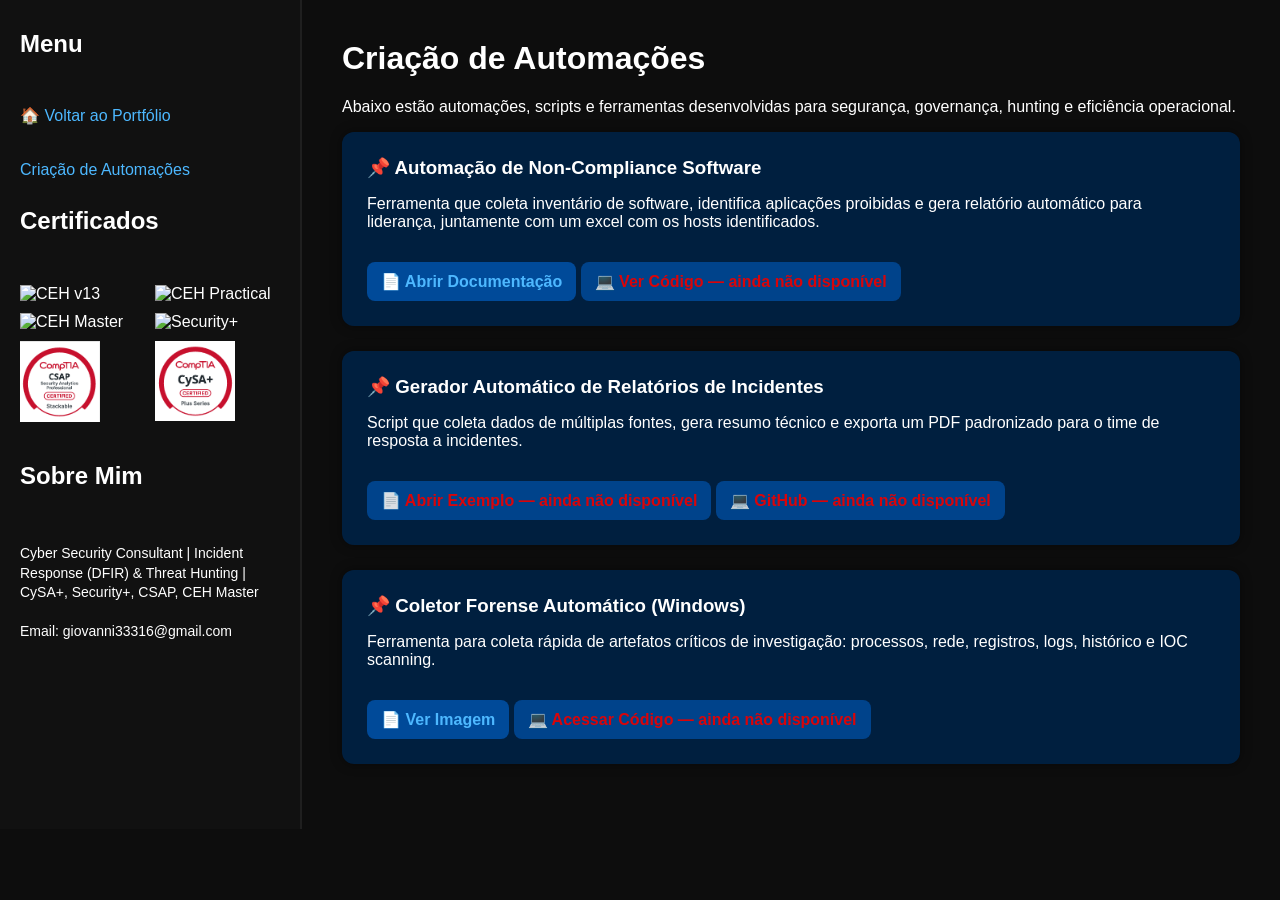
==== src/case_automacoes.html @ bef4fc6f "adicionado js e certificacoes" ====
<!DOCTYPE html>
<html lang="pt-BR">

<head>
    <meta charset="UTF-8" />
    <meta name="viewport" content="width=device-width, initial-scale=1.0" />
    <title>Criação de Automações - Giovanni Alves</title>
	
	<script src="../js/main.js"></script>

	<!-- Google tag (gtag.js) -->
	<script async src="https://www.googletagmanager.com/gtag/js?id=G-WGSJJ6R80P"></script>
	<script>
		window.dataLayer = window.dataLayer || [];
		function gtag(){dataLayer.push(arguments);}
		gtag('js', new Date());

		gtag('config', 'G-WGSJJ6R80P');
	</script>
	
    <style>
        body {
            margin: 0;
            font-family: Arial, sans-serif;
            background: #0d0d0d;
            color: #ffffff;
            display: flex;
        }

        .sidebar {
            width: 260px;
            background: #111;
            padding: 30px 20px;
            display: flex;
            flex-direction: column;
            gap: 20px;
            border-right: 2px solid #1f1f1f;
        }

        .sidebar a {
            color: #4db8ff;
            text-decoration: none;
            padding: 8px 0;
            display: block;
        }

        .content {
            flex: 1;
            padding: 40px;
            overflow-y: auto;
        }

        h1, h2 {
            margin-top: 0;
        }

        .automation {
            background: #001f3f;
            padding: 25px;
            border-radius: 12px;
            margin-bottom: 25px;
            box-shadow: 0 0 12px rgba(0,0,0,0.45);
        }

        .automation h3 {
            margin-top: 0;
            margin-bottom: 10px;
        }

        .automation a {
            display: inline-block;
            margin-top: 15px;
            padding: 10px 14px;
            background: #004a99;
            border-radius: 8px;
            color: #4db8ff;
            text-decoration: none;
            font-weight: bold;
        }

        .automation a:hover {
            background: #0066cc;
        }

        .cert-grid img {
            border-radius: 6px;
        }
    </style>
</head>

<body>

    <div class="sidebar">
        <h2>Menu</h2>
        <a href="../index.html">🏠 Voltar ao Portfólio</a>
        <a href="#automacoes">Criação de Automações</a>

        <h2>Certificados</h2>
        <ul style="list-style:none; padding:0; margin-top:10px; display:grid; grid-template-columns: repeat(2, 1fr); gap:10px;">
            <li><img src="../img/cehv13.webp" alt="CEH v13" width="80"></li>
            <li><img src="../img/ceh_practical.png" alt="CEH Practical" width="80"></li>
            <li><img src="../img/ceh_master.png" alt="CEH Master" width="80"></li>
            <li><img src="../img/securityplus.png" alt="Security+" width="80"></li>
			<li><img src="../img/CSAP.png" alt="Security+" width="80"></li>
			<li><img src="../img/cysa.png" alt="Security+" width="80"></li>
        </ul>

        <h2>Sobre Mim</h2>
        <p style="font-size:14px; line-height:1.4;">
            Cyber Security Consultant | Incident Response (DFIR) & Threat Hunting | CySA+, Security+, CSAP, CEH Master<br><br>
            Email: giovanni33316@gmail.com
        </p>
    </div>

    <div class="content">
        <h1>Criação de Automações</h1>
        <p>Abaixo estão automações, scripts e ferramentas desenvolvidas para segurança, governança, hunting e eficiência operacional.</p>

        <section id="automacoes">

            <!-- MODELO DE AUTOMACAO -->
            <div class="automation">
                <h3>📌 Automação de Non-Compliance Software</h3>
                <p>Ferramenta que coleta inventário de software, identifica aplicações proibidas e gera relatório automático para liderança, juntamente com um excel com os hosts identificados.</p>
                <a href="../pdfs/relatorio_cyber_hygiene_projeto.pdf">📄 Abrir Documentação</a>
                <a href="#">💻 Ver Código</a>
            </div>

            <div class="automation">
                <h3>📌 Gerador Automático de Relatórios de Incidentes</h3>
                <p>Script que coleta dados de múltiplas fontes, gera resumo técnico e exporta um PDF padronizado para o time de resposta a incidentes.</p>
                <a href="#">📄 Abrir Exemplo</a>
                <a href="#">💻 GitHub</a>
            </div>

            <div class="automation">
                <h3>📌 Coletor Forense Automático (Windows)</h3>
                <p>Ferramenta para coleta rápida de artefatos críticos de investigação: processos, rede, registros, logs, histórico e IOC scanning.</p>
                <a href="../img/forensicExec.png">📄 Ver Imagem</a>
                <a href="#">💻 Acessar Código</a>
            </div>

        </section>

    </div>

</body>
</html>
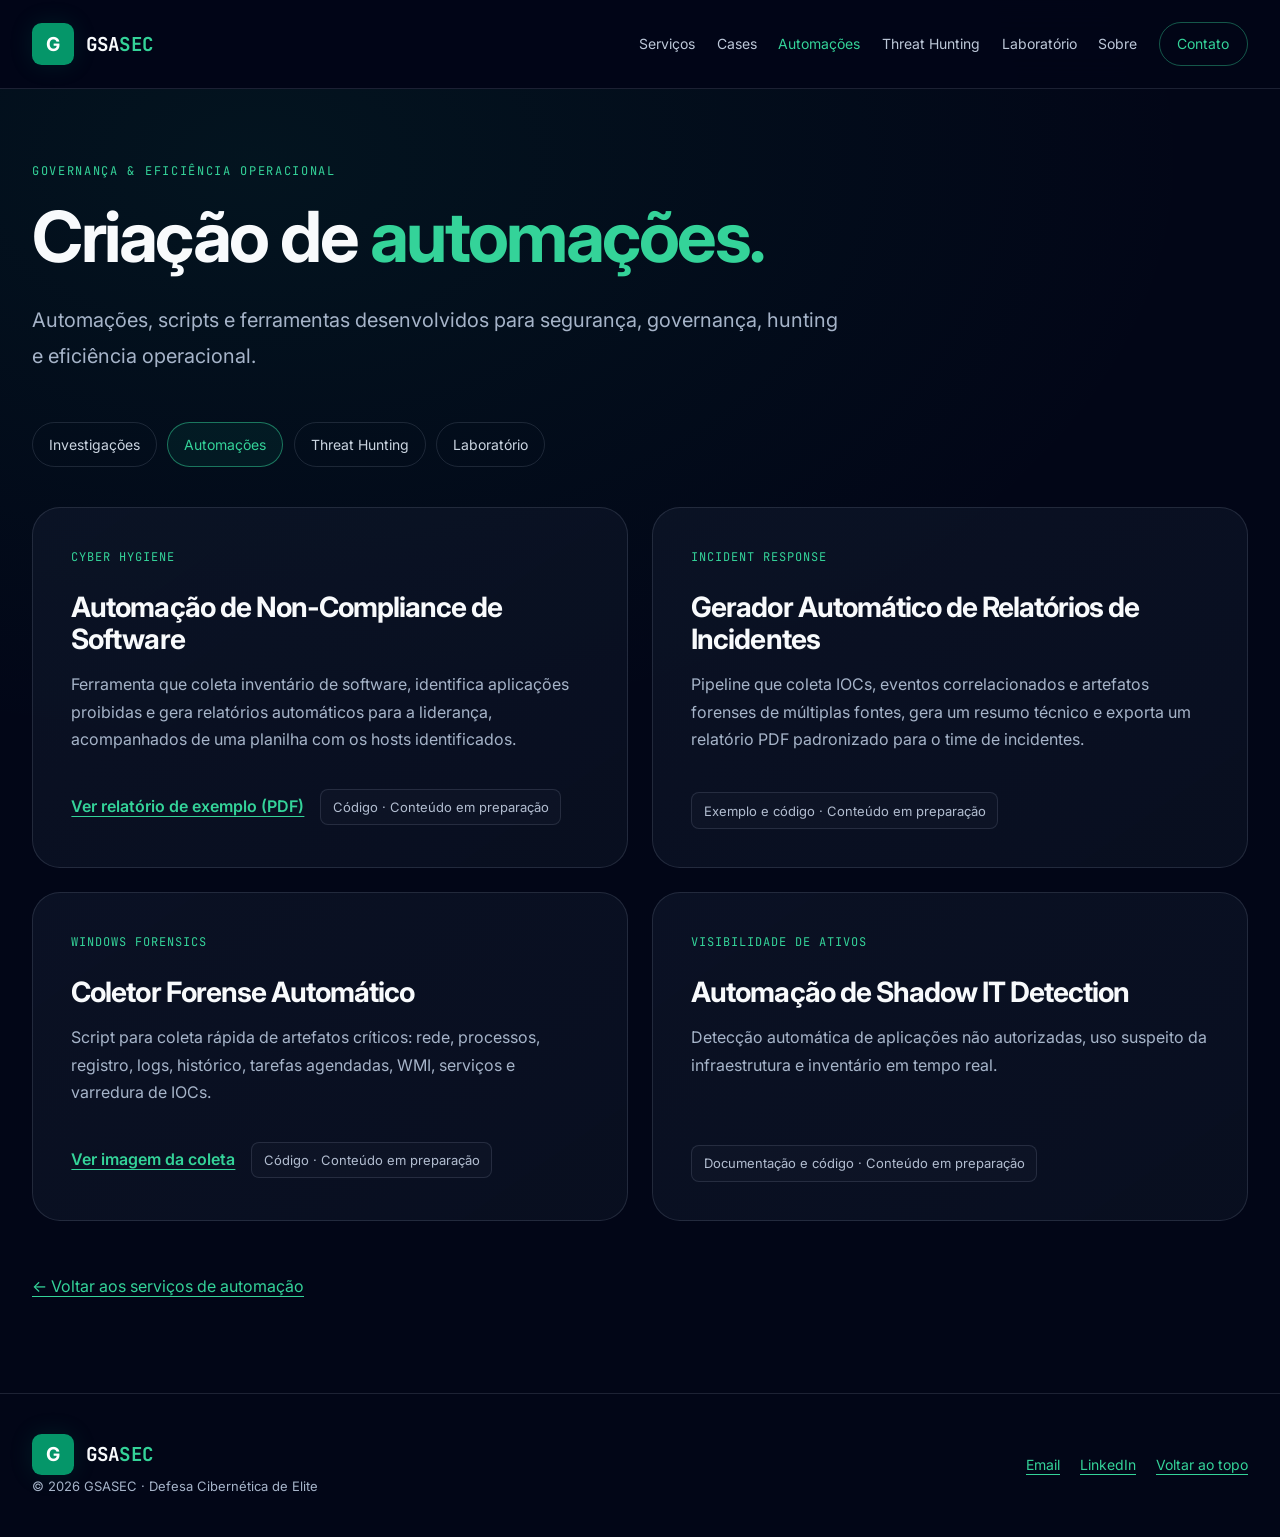
==== commit ca0d9654: "update site" ====
--- a/src/case_automacoes.html
+++ b/src/case_automacoes.html
@@ -1,148 +1,25 @@
 <!DOCTYPE html>
 <html lang="pt-BR">
-
 <head>
-    <meta charset="UTF-8" />
-    <meta name="viewport" content="width=device-width, initial-scale=1.0" />
-    <title>Criação de Automações - Giovanni Alves</title>
-	
-	<script src="../js/main.js"></script>
-
-	<!-- Google tag (gtag.js) -->
-	<script async src="https://www.googletagmanager.com/gtag/js?id=G-WGSJJ6R80P"></script>
-	<script>
-		window.dataLayer = window.dataLayer || [];
-		function gtag(){dataLayer.push(arguments);}
-		gtag('js', new Date());
-
-		gtag('config', 'G-WGSJJ6R80P');
-	</script>
-	
-    <style>
-        body {
-            margin: 0;
-            font-family: Arial, sans-serif;
-            background: #0d0d0d;
-            color: #ffffff;
-            display: flex;
-        }
-
-        .sidebar {
-            width: 260px;
-            background: #111;
-            padding: 30px 20px;
-            display: flex;
-            flex-direction: column;
-            gap: 20px;
-            border-right: 2px solid #1f1f1f;
-        }
-
-        .sidebar a {
-            color: #4db8ff;
-            text-decoration: none;
-            padding: 8px 0;
-            display: block;
-        }
-
-        .content {
-            flex: 1;
-            padding: 40px;
-            overflow-y: auto;
-        }
-
-        h1, h2 {
-            margin-top: 0;
-        }
-
-        .automation {
-            background: #001f3f;
-            padding: 25px;
-            border-radius: 12px;
-            margin-bottom: 25px;
-            box-shadow: 0 0 12px rgba(0,0,0,0.45);
-        }
-
-        .automation h3 {
-            margin-top: 0;
-            margin-bottom: 10px;
-        }
-
-        .automation a {
-            display: inline-block;
-            margin-top: 15px;
-            padding: 10px 14px;
-            background: #004a99;
-            border-radius: 8px;
-            color: #4db8ff;
-            text-decoration: none;
-            font-weight: bold;
-        }
-
-        .automation a:hover {
-            background: #0066cc;
-        }
-
-        .cert-grid img {
-            border-radius: 6px;
-        }
-    </style>
+  <meta charset="UTF-8">
+  <meta name="viewport" content="width=device-width, initial-scale=1">
+  <title>Automações de segurança | GSASEC</title>
+  <meta name="description" content="O conteúdo foi reunido na página principal de Automações de segurança.">
+  <meta name="robots" content="noindex, follow">
+  <meta name="theme-color" content="#020617">
+  <link rel="canonical" href="https://gsasec.com.br/src/projeto_automacao.html">
+  <link rel="icon" href="../favicon.svg" type="image/svg+xml">
+  <link rel="stylesheet" href="../css/site.css">
+  <script src="../js/redirect.js" defer></script>
+  <noscript><meta http-equiv="refresh" content="0; url=projeto_automacao.html"></noscript>
 </head>
-
-<body>
-
-    <div class="sidebar">
-        <h2>Menu</h2>
-        <a href="../index.html">🏠 Voltar ao Portfólio</a>
-        <a href="#automacoes">Criação de Automações</a>
-
-        <h2>Certificados</h2>
-        <ul style="list-style:none; padding:0; margin-top:10px; display:grid; grid-template-columns: repeat(2, 1fr); gap:10px;">
-            <li><img src="../img/cehv13.webp" alt="CEH v13" width="80"></li>
-            <li><img src="../img/ceh_practical.png" alt="CEH Practical" width="80"></li>
-            <li><img src="../img/ceh_master.png" alt="CEH Master" width="80"></li>
-            <li><img src="../img/securityplus.png" alt="Security+" width="80"></li>
-			<li><img src="../img/CSAP.png" alt="Security+" width="80"></li>
-			<li><img src="../img/cysa.png" alt="Security+" width="80"></li>
-        </ul>
-
-        <h2>Sobre Mim</h2>
-        <p style="font-size:14px; line-height:1.4;">
-            Cyber Security Consultant | Incident Response (DFIR) & Threat Hunting | CySA+, Security+, CSAP, CEH Master<br><br>
-            Email: giovanni33316@gmail.com
-        </p>
-    </div>
-
-    <div class="content">
-        <h1>Criação de Automações</h1>
-        <p>Abaixo estão automações, scripts e ferramentas desenvolvidas para segurança, governança, hunting e eficiência operacional.</p>
-
-        <section id="automacoes">
-
-            <!-- MODELO DE AUTOMACAO -->
-            <div class="automation">
-                <h3>📌 Automação de Non-Compliance Software</h3>
-                <p>Ferramenta que coleta inventário de software, identifica aplicações proibidas e gera relatório automático para liderança, juntamente com um excel com os hosts identificados.</p>
-                <a href="../pdfs/relatorio_cyber_hygiene_projeto.pdf">📄 Abrir Documentação</a>
-                <a href="#">💻 Ver Código</a>
-            </div>
-
-            <div class="automation">
-                <h3>📌 Gerador Automático de Relatórios de Incidentes</h3>
-                <p>Script que coleta dados de múltiplas fontes, gera resumo técnico e exporta um PDF padronizado para o time de resposta a incidentes.</p>
-                <a href="#">📄 Abrir Exemplo</a>
-                <a href="#">💻 GitHub</a>
-            </div>
-
-            <div class="automation">
-                <h3>📌 Coletor Forense Automático (Windows)</h3>
-                <p>Ferramenta para coleta rápida de artefatos críticos de investigação: processos, rede, registros, logs, histórico e IOC scanning.</p>
-                <a href="../img/forensicExec.png">📄 Ver Imagem</a>
-                <a href="#">💻 Acessar Código</a>
-            </div>
-
-        </section>
-
-    </div>
-
+<body data-redirect="projeto_automacao.html">
+  <main id="main" class="container redirect-main">
+    <p class="eyebrow">GSASEC</p>
+    <h1>Automações de segurança</h1>
+    <p>Este conteúdo está em uma nova página.</p>
+    <p><a class="button button-primary" href="projeto_automacao.html">Acessar Automações de segurança</a></p>
+    <p><a href="mailto:giovanni33316@gsasec.com.br">giovanni33316@gsasec.com.br</a> · <a href="https://www.linkedin.com/in/giovanni-s-alves/" target="_blank" rel="noopener noreferrer">LinkedIn</a></p>
+  </main>
 </body>
 </html>
--- a/css/site.css
+++ b/css/site.css
@@ -0,0 +1,134 @@
+/* GSASEC: shared styles for every public page. No build step required. */
+:root {
+  color-scheme: dark;
+  --bg: #020617;
+  --panel: #0b1223;
+  --text: #f8fafc;
+  --muted: #a6b4c9;
+  --accent: #34d399;
+  --border: rgba(148, 163, 184, .18);
+  font-family: Inter, system-ui, -apple-system, BlinkMacSystemFont, "Segoe UI", sans-serif;
+}
+* { box-sizing: border-box; }
+html { scroll-behavior: smooth; scroll-padding-top: 7rem; }
+body { margin: 0; background: var(--bg); color: var(--text); line-height: 1.7; }
+body::before { content: ""; position: absolute; inset: 0 0 auto; height: 50rem; pointer-events: none; background: radial-gradient(ellipse at 20% 20%, rgba(16,185,129,.08), transparent 65%); z-index: -1; }
+[hidden] { display: none !important; }
+a { color: var(--accent); text-underline-offset: .25em; overflow-wrap: anywhere; }
+a:hover { color: #a7f3d0; }
+a, button { -webkit-tap-highlight-color: transparent; }
+:focus-visible { outline: 3px solid #6ee7b7; outline-offset: 5px; }
+button { font: inherit; cursor: pointer; }
+img, svg { max-width: 100%; vertical-align: middle; }
+img { height: auto; }
+h1, h2, h3, p { margin-top: 0; }
+h1, h2, h3 { line-height: 1.15; letter-spacing: -.035em; overflow-wrap: anywhere; }
+h1 { font-size: clamp(2.35rem, 5.5vw, 4.6rem); margin-bottom: 1.5rem; }
+h2 { font-size: clamp(1.8rem, 3.5vw, 3rem); }
+h3 { font-size: 1.45rem; }
+p { margin-bottom: 1.5rem; }
+.container { width: min(100% - 3rem, 76rem); margin-inline: auto; }
+.skip-link { position: fixed; top: .75rem; left: 1rem; z-index: 300; padding: .65rem 1rem; background: var(--text); color: var(--bg); transform: translateY(-200%); border-radius: .5rem; }
+.skip-link:focus { transform: translateY(0); }
+.site-header { position: sticky; top: 0; z-index: 100; border-bottom: 1px solid var(--border); background: rgba(2,6,23,.96); backdrop-filter: blur(16px); }
+.header-inner { min-height: 5.5rem; display: flex; align-items: center; justify-content: space-between; gap: 1.5rem; flex-wrap: wrap; padding-block: .9rem; }
+.brand { display: inline-flex; align-items: center; gap: .75rem; text-decoration: none; color: var(--text); font-family: "JetBrains Mono", monospace; font-weight: 700; letter-spacing: -.04em; font-size: 1.2rem; flex-shrink: 0; }
+.brand-mark { width: 2.6rem; height: 2.6rem; display: grid; place-items: center; border-radius: .6rem; background: #059669; color: white; box-shadow: 0 0 24px #10b98120; font-family: Inter, sans-serif; }
+.brand-accent { color: var(--accent); }
+.site-nav { display: flex; align-items: center; gap: 1.35rem; }
+.site-nav a { color: #bdc8d9; text-decoration: none; font-size: .875rem; padding: .55rem 0; }
+.site-nav a:hover, .site-nav a[aria-current="page"] { color: var(--accent); }
+.site-nav .nav-contact { border: 1px solid #34d39966; border-radius: 2rem; padding: .55rem 1.1rem; color: var(--accent); }
+.menu-toggle { display: none; align-items: center; gap: .55rem; min-height: 44px; padding: .5rem .8rem; border: 1px solid var(--border); border-radius: .65rem; background: var(--panel); color: var(--text); }
+.menu-toggle svg { width: 20px; height: 20px; }
+.hero { min-height: min(48rem, calc(100svh - 5.5rem)); display: flex; align-items: center; padding-block: 5rem; }
+.hero-copy { max-width: 63rem; }
+.hero h1 { font-size: clamp(2.25rem, 6.3vw, 5.75rem); line-height: 1.07; margin-block: 2rem; letter-spacing: -.055em; }
+.text-gradient { color: var(--accent); background: linear-gradient(120deg, #34d399, #3b82f6); background-clip: text; -webkit-background-clip: text; -webkit-text-fill-color: transparent; }
+.eyebrow, .tag { font-family: "JetBrains Mono", monospace; font-size: .75rem; letter-spacing: .14em; text-transform: uppercase; color: var(--accent); }
+.eyebrow { margin-bottom: 1rem; }
+.pill { display: inline-block; padding: .4rem .85rem; border: 1px solid #34d39940; border-radius: 2rem; background: #10b98108; letter-spacing: .09em; }
+.lead { color: var(--muted); font-size: clamp(1.05rem, 1.7vw, 1.25rem); max-width: 51rem; line-height: 1.8; }
+.actions { display: flex; flex-wrap: wrap; gap: 1rem; align-items: center; margin-top: 1.75rem; }
+.button { display: inline-flex; align-items: center; justify-content: center; padding: .9rem 1.5rem; border-radius: .9rem; border: 1px solid var(--border); background: var(--panel); font-weight: 600; text-decoration: none; color: var(--text); min-height: 48px; text-align: center; transition: border-color .2s, background .2s; }
+.button:hover { border-color: var(--accent); color: var(--text); background: #101f31; }
+.button-primary { background: #047857; border-color: #059669; color: white; box-shadow: 0 8px 28px #05966920; }
+.button-primary:hover { background: #065f46; }
+.section { padding-block: 5rem; }
+.section-tinted { background: #0b122340; border-block: 1px solid #94a3b80d; }
+.section-heading { max-width: 48rem; margin-bottom: 2.75rem; }
+.section-heading h2 { margin-bottom: 1rem; }
+.section-heading p:last-child { margin-bottom: 0; }
+.grid { display: grid; gap: 1.5rem; }
+.grid-two { grid-template-columns: repeat(2, minmax(0, 1fr)); }
+.grid-three { grid-template-columns: repeat(3, minmax(0, 1fr)); }
+.card { border: 1px solid var(--border); border-radius: 1.75rem; padding: clamp(1.4rem, 3vw, 2.5rem); background: linear-gradient(145deg, #0f172ab0, #0b1223c0); min-width: 0; display: flex; flex-direction: column; align-items: flex-start; }
+.card:hover { border-color: #34d39940; }
+.card p { color: var(--muted); }
+.card h2, .card h3 { font-size: clamp(1.3rem, 2.2vw, 1.75rem); margin-bottom: 1rem; }
+.card .tag { display: inline-block; margin-bottom: 1.5rem; letter-spacing: .08em; }
+.card .actions { margin-top: auto; padding-top: .5rem; }
+.card-link { display: inline-flex; align-items: center; min-height: 44px; font-weight: 600; }
+.service-icon { display: grid; place-items: center; width: 3.25rem; height: 3.25rem; margin-bottom: 1.75rem; border-radius: 1rem; background: #10b98115; color: var(--accent); }
+.service-icon svg { width: 24px; height: 24px; }
+.content-unavailable { display: inline-block; color: #b2bdd0; font-size: .8125rem; border: 1px solid var(--border); border-radius: .5rem; padding: .4rem .7rem; background: #94a3b808; }
+.contact-panel { padding: clamp(1.5rem, 5vw, 4.5rem); border: 1px solid #34d39933; border-radius: 2rem; background: var(--panel); display: grid; grid-template-columns: 1fr 1fr; gap: 3rem; }
+.contact-panel h2 { text-transform: uppercase; font-style: italic; }
+.contact-list { display: grid; gap: 1.3rem; margin: 0; }
+.contact-list dt { color: var(--muted); font-size: .875rem; margin-bottom: .4rem; }
+.contact-list dd { margin: 0; }
+.contact-list a { display: inline-block; padding-block: .3rem; }
+.page-main { padding-block: 4.5rem 5rem; }
+.page-heading { margin-bottom: 3rem; max-width: 58rem; }
+.page-heading .lead { margin-bottom: 0; }
+.page-heading h1 em { color: var(--accent); font-style: normal; }
+.project-nav { display: flex; flex-wrap: wrap; gap: .65rem; margin-block: 1.5rem 2.5rem; }
+.project-nav a { border: 1px solid var(--border); border-radius: 2rem; padding: .6rem 1rem; font-size: .875rem; text-decoration: none; color: #cbd5e1; min-height: 44px; }
+.project-nav a:hover, .project-nav a[aria-current="page"] { border-color: #34d39980; background: #10b98115; color: var(--accent); }
+.back-link { display: inline-block; margin-top: 2.5rem; padding-block: .75rem; }
+.profile-layout { display: grid; grid-template-columns: minmax(0, 2fr) minmax(0, 1fr); gap: 3rem; align-items: start; }
+.profile-text p { color: var(--muted); font-size: 1.125rem; line-height: 1.9; }
+.contact-aside { position: sticky; top: 7rem; }
+.cert-section { margin-top: 3rem; }
+.cert-section h2 { font-size: 1.7rem; }
+.cert-grid { list-style: none; padding: 0; display: grid; grid-template-columns: repeat(3, minmax(0, 1fr)); gap: 1rem; }
+.cert-grid li { display: flex; flex-direction: column; gap: .75rem; align-items: center; padding: 1rem; border-radius: 1rem; border: 1px solid var(--border); background: #0f172a80; font-size: .875rem; text-align: center; }
+.cert-grid img { width: 80px; height: 80px; object-fit: contain; }
+.expertise { color: var(--muted); }
+.site-footer { padding-block: 2.5rem; border-top: 1px solid var(--border); }
+.footer-inner { display: flex; flex-wrap: wrap; gap: 1.5rem; align-items: center; justify-content: space-between; }
+.footer-copy { color: var(--muted); font-size: .8125rem; margin: 0; }
+.footer-links { display: flex; flex-wrap: wrap; gap: 1.25rem; }
+.footer-links a { font-size: .875rem; padding-block: .5rem; }
+.redirect-main { min-height: 70svh; display: grid; place-content: center; padding-block: 5rem; }
+@media (max-width: 70rem) {
+  .header-inner { gap: .75rem; }
+  .menu-toggle:not([hidden]) { display: inline-flex; }
+  .site-nav { width: 100%; display: grid; grid-template-columns: repeat(2, minmax(0, 1fr)); gap: .35rem 1rem; padding-top: .75rem; max-height: 65svh; overflow-y: auto; }
+  .site-nav a { min-height: 44px; padding: .65rem; }
+  .site-nav .nav-contact { text-align: center; }
+  .grid-three { grid-template-columns: repeat(2, minmax(0, 1fr)); }
+}
+@media (max-width: 48rem) {
+  .container { width: min(100% - 2rem, 76rem); }
+  .hero { padding-block: 3.5rem; min-height: auto; }
+  .hero h1 { margin-block: 1.75rem; }
+  .section { padding-block: 3.5rem; }
+  .grid-two, .grid-three, .contact-panel, .profile-layout { grid-template-columns: minmax(0, 1fr); }
+  .contact-panel { gap: 1.5rem; }
+  .contact-aside { position: static; }
+  .page-main { padding-block: 3rem; }
+  .page-heading { margin-bottom: 2rem; }
+  .footer-inner { align-items: flex-start; flex-direction: column; }
+}
+@media (max-width: 25rem) {
+  .cert-grid { grid-template-columns: repeat(2, minmax(0, 1fr)); }
+  .hero .actions .button { width: 100%; }
+  .site-nav { grid-template-columns: minmax(0, 1fr); }
+}
+@media (prefers-reduced-motion: reduce) {
+  html { scroll-behavior: auto; }
+  *, *::before, *::after { animation: none !important; transition: none !important; }
+}
+
+.sr-only { position: absolute; width: 1px; height: 1px; padding: 0; margin: -1px; overflow: hidden; clip-path: inset(50%); white-space: nowrap; border: 0; }
